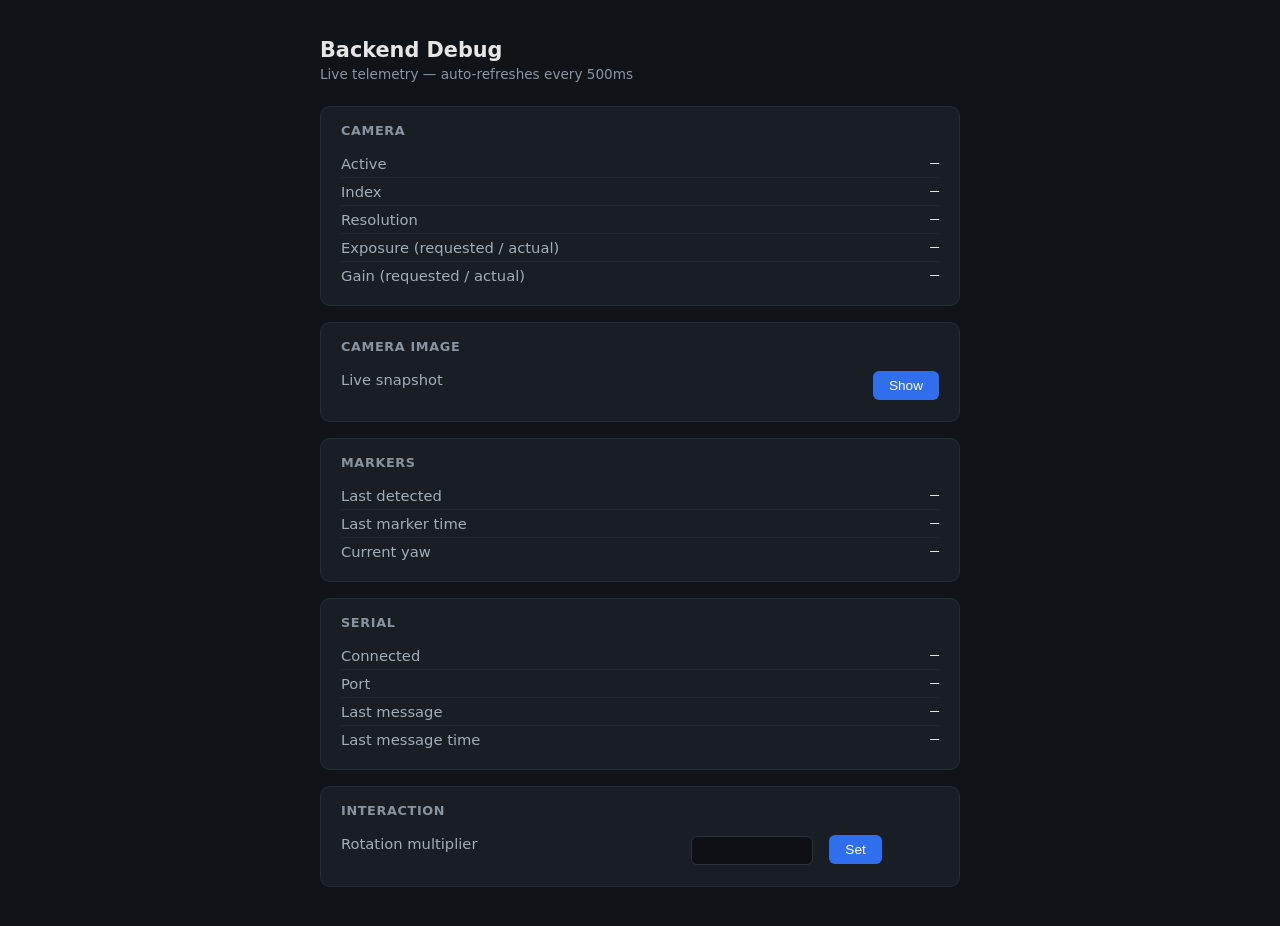
==== templates/debug.html @ 81ea0a80 "backup before wide ranging changes" ====
<!DOCTYPE html>
<html lang="en">
<head>
<meta charset="UTF-8">
<title>Backend Debug</title>
<style>
  body {
    font-family: 'Segoe UI', system-ui, sans-serif;
    background: #101418;
    color: #e6e6e6;
    padding: 24px;
    max-width: 640px;
    margin: 0 auto;
  }
  h1 { font-size: 1.3rem; margin-bottom: 4px; }
  .subtitle { color: #8a94a0; font-size: 0.85rem; margin-bottom: 24px; }
  .card {
    background: #181e24;
    border: 1px solid #262e36;
    border-radius: 10px;
    padding: 16px 20px;
    margin-bottom: 16px;
  }
  .card h2 {
    font-size: 0.8rem;
    text-transform: uppercase;
    letter-spacing: 0.05em;
    color: #8a94a0;
    margin: 0 0 12px 0;
  }
  .row {
    display: flex;
    justify-content: space-between;
    padding: 5px 0;
    border-bottom: 1px solid #1f262d;
    font-size: 0.92rem;
  }
  .row:last-child { border-bottom: none; }
  .row .label { color: #a3adb8; }
  .row .value { font-family: 'SF Mono', Consolas, monospace; }
  .status-dot {
    display: inline-block;
    width: 9px; height: 9px;
    border-radius: 50%;
    margin-right: 6px;
  }
  .status-on { background: #3ddc84; }
  .status-off { background: #e5484d; }
  input[type=number] {
    background: #0d1116;
    border: 1px solid #2a323a;
    color: #e6e6e6;
    border-radius: 6px;
    padding: 6px 10px;
    width: 100px;
    font-family: monospace;
  }
  button {
    background: #2f6fed;
    border: none;
    color: white;
    padding: 7px 16px;
    border-radius: 6px;
    cursor: pointer;
    font-size: 0.85rem;
    margin-left: 8px;
  }
  button:hover { background: #4a82f0; }
  .saved-flash { color: #3ddc84; font-size: 0.8rem; margin-left: 10px; opacity: 0; transition: opacity 0.3s; }
  #camera-snapshot-img {
    display: none;
    width: 100%;
    margin-top: 12px;
    border-radius: 6px;
    border: 1px solid #262e36;
  }
</style>
</head>
<body>

<h1>Backend Debug</h1>
<div class="subtitle">Live telemetry — auto-refreshes every 500ms</div>

<div class="card">
  <h2>Camera</h2>
  <div class="row"><span class="label">Active</span>
    <span class="value"><span id="cam-dot" class="status-dot"></span><span id="cam-active">—</span></span></div>
  <div class="row"><span class="label">Index</span><span class="value" id="cam-index">—</span></div>
  <div class="row"><span class="label">Resolution</span><span class="value" id="cam-resolution">—</span></div>
  <div class="row"><span class="label">Exposure (requested / actual)</span><span class="value" id="cam-exposure">—</span></div>
  <div class="row"><span class="label">Gain (requested / actual)</span><span class="value" id="cam-gain">—</span></div>
</div>

<div class="card">
  <h2>Camera Image</h2>
  <div class="row" style="border-bottom: none;">
    <span class="label">Live snapshot</span>
    <span class="value"><button onclick="toggleCameraImage()" id="camera-toggle-btn">Show</button></span>
  </div>
  <!-- No request to /api/camera_snapshot is made until the button above is clicked. -->
  <img id="camera-snapshot-img" alt="Latest camera frame">
</div>

<div class="card">
  <h2>Markers</h2>
  <div class="row"><span class="label">Last detected</span><span class="value" id="last-markers">—</span></div>
  <div class="row"><span class="label">Last marker time</span><span class="value" id="last-marker-time">—</span></div>
  <div class="row"><span class="label">Current yaw</span><span class="value" id="current-yaw">—</span></div>
</div>

<div class="card">
  <h2>Serial</h2>
  <div class="row"><span class="label">Connected</span>
    <span class="value"><span id="serial-dot" class="status-dot"></span><span id="serial-connected">—</span></span></div>
  <div class="row"><span class="label">Port</span><span class="value" id="serial-port">—</span></div>
  <div class="row"><span class="label">Last message</span><span class="value" id="last-serial-line">—</span></div>
  <div class="row"><span class="label">Last message time</span><span class="value" id="last-serial-time">—</span></div>
</div>

<div class="card">
  <h2>Interaction</h2>
  <div class="row">
    <span class="label">Rotation multiplier</span>
    <span class="value">
      <input type="number" id="multiplier-input" step="0.1">
      <button onclick="saveMultiplier()">Set</button>
      <span class="saved-flash" id="saved-flash">saved</span>
    </span>
  </div>
</div>

<script>
let userIsEditingMultiplier = false;
document.getElementById('multiplier-input').addEventListener('focus', () => userIsEditingMultiplier = true);
document.getElementById('multiplier-input').addEventListener('blur', () => userIsEditingMultiplier = false);

// Camera snapshot: stays untouched (no network request at all) until the
// user explicitly clicks "Show". Once shown, it rides along with the
// existing 500ms telemetry refresh loop below to stay live; clicking
// "Hide" stops the requests again.
let cameraImageVisible = false;

function toggleCameraImage() {
  cameraImageVisible = !cameraImageVisible;
  const img = document.getElementById('camera-snapshot-img');
  const btn = document.getElementById('camera-toggle-btn');
  img.style.display = cameraImageVisible ? 'block' : 'none';
  btn.textContent = cameraImageVisible ? 'Hide' : 'Show';
  if (cameraImageVisible) refreshCameraImage();
}

function refreshCameraImage() {
  // Cache-bust so the browser doesn't just show a stale cached image.
  document.getElementById('camera-snapshot-img').src = '/api/camera_snapshot?t=' + Date.now();
}

function fmtTime(epochSeconds) {
  if (epochSeconds === null || epochSeconds === undefined) return '—';
  const d = new Date(epochSeconds * 1000);
  return d.toLocaleTimeString();
}

async function refresh() {
  try {
    const res = await fetch('/api/state');
    const s = await res.json();

    document.getElementById('cam-active').textContent = s.camera_active ? 'Active' : 'Inactive';
    document.getElementById('cam-dot').className = 'status-dot ' + (s.camera_active ? 'status-on' : 'status-off');
    document.getElementById('cam-index').textContent = s.camera_index ?? '—';
    document.getElementById('cam-resolution').textContent = s.camera_resolution ? s.camera_resolution.join(' x ') : '—';
    document.getElementById('cam-exposure').textContent = `${s.camera_exposure_requested ?? '—'} / ${s.camera_exposure_actual ?? '—'}`;
    document.getElementById('cam-gain').textContent = `${s.camera_gain_requested ?? '—'} / ${s.camera_gain_actual ?? '—'}`;

    document.getElementById('last-markers').textContent = (s.last_markers && s.last_markers.length) ? s.last_markers.join(', ') : 'none';
    document.getElementById('last-marker-time').textContent = fmtTime(s.last_marker_time);
    document.getElementById('current-yaw').textContent = (s.current_yaw ?? 0).toFixed(2) + '°';

    document.getElementById('serial-connected').textContent = s.serial_connected ? 'Connected' : 'Disconnected';
    document.getElementById('serial-dot').className = 'status-dot ' + (s.serial_connected ? 'status-on' : 'status-off');
    document.getElementById('serial-port').textContent = s.serial_port ?? '—';
    document.getElementById('last-serial-line').textContent = s.last_serial_line ?? '—';
    document.getElementById('last-serial-time').textContent = fmtTime(s.last_serial_time);

    if (!userIsEditingMultiplier) {
      document.getElementById('multiplier-input').value = s.rotation_multiplier ?? 1.0;
    }

    if (cameraImageVisible) {
      refreshCameraImage();
    }

  } catch (e) {
    console.error('Failed to fetch state:', e);
  }
}

async function saveMultiplier() {
  const value = parseFloat(document.getElementById('multiplier-input').value);
  if (isNaN(value)) return;

  await fetch('/api/settings', {
    method: 'POST',
    headers: {'Content-Type': 'application/json'},
    body: JSON.stringify({rotation_multiplier: value})
  });

  const flash = document.getElementById('saved-flash');
  flash.style.opacity = 1;
  setTimeout(() => flash.style.opacity = 0, 1000);
}

refresh();
setInterval(refresh, 500);
</script>

</body>
</html>
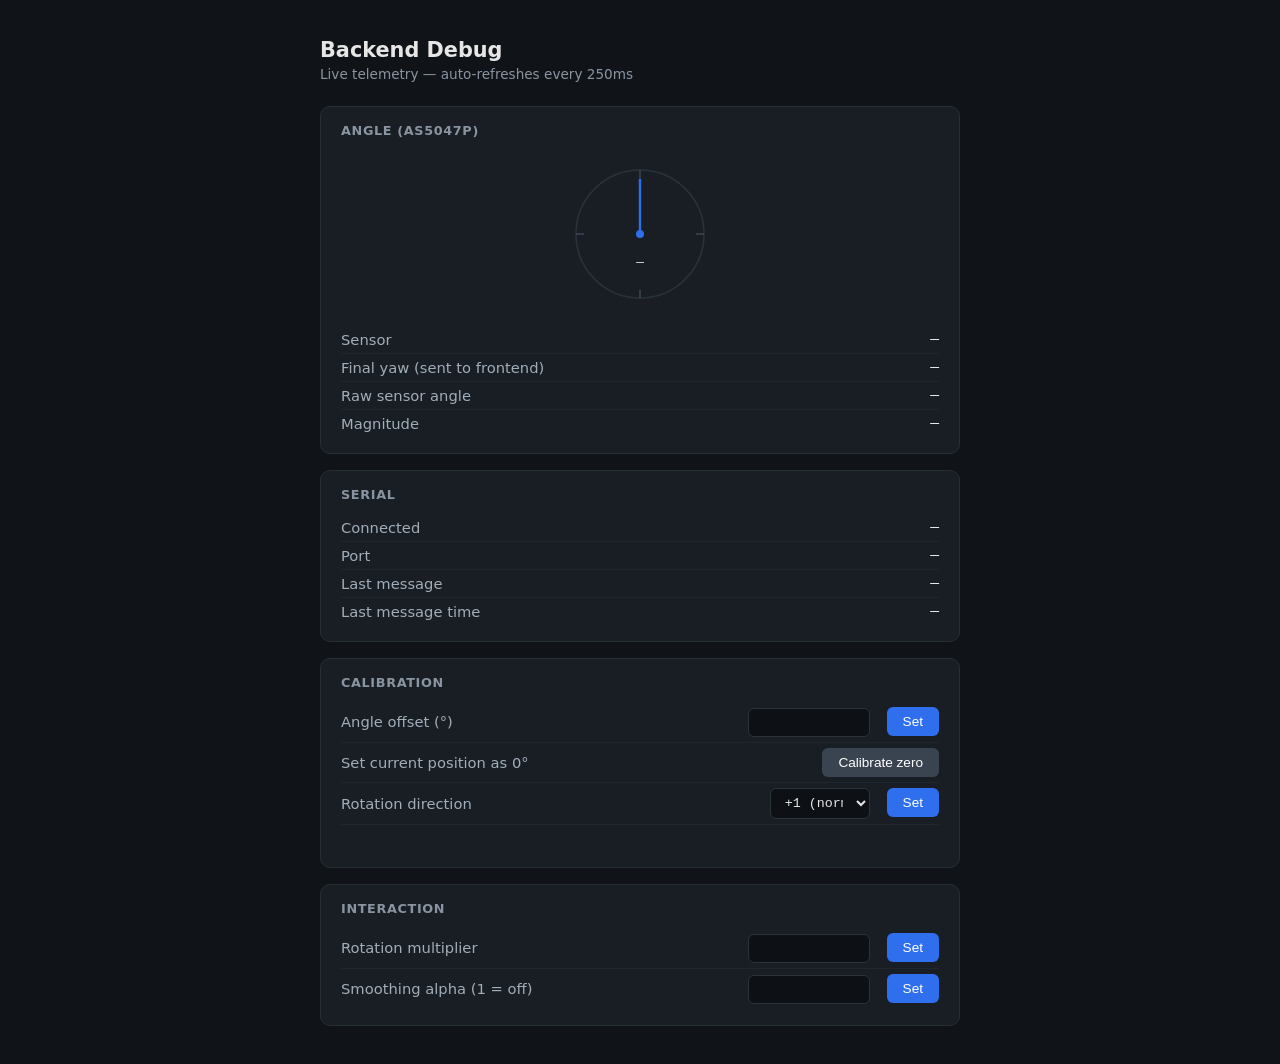
==== commit f7d7e0d1: "Ghostmode" ====
--- a/templates/debug.html
+++ b/templates/debug.html
@@ -31,6 +31,7 @@
   .row {
     display: flex;
     justify-content: space-between;
+    align-items: center;
     padding: 5px 0;
     border-bottom: 1px solid #1f262d;
     font-size: 0.92rem;
@@ -46,7 +47,7 @@
   }
   .status-on { background: #3ddc84; }
   .status-off { background: #e5484d; }
-  input[type=number] {
+  input[type=number], select {
     background: #0d1116;
     border: 1px solid #2a323a;
     color: #e6e6e6;
@@ -66,46 +67,45 @@
     margin-left: 8px;
   }
   button:hover { background: #4a82f0; }
+  button.secondary { background: #3a4450; }
+  button.secondary:hover { background: #4a5664; }
   .saved-flash { color: #3ddc84; font-size: 0.8rem; margin-left: 10px; opacity: 0; transition: opacity 0.3s; }
-  #camera-snapshot-img {
-    display: none;
-    width: 100%;
-    margin-top: 12px;
-    border-radius: 6px;
-    border: 1px solid #262e36;
-  }
+  .error-flash { color: #e5484d; font-size: 0.8rem; margin-left: 10px; }
+
+  /* Angle dial */
+  .dial-wrap { display: flex; justify-content: center; padding: 4px 0 12px; }
+  #dial { width: 160px; height: 160px; }
+  .dial-ring { fill: none; stroke: #2a323a; stroke-width: 2; }
+  .dial-tick { stroke: #3a4450; stroke-width: 2; }
+  .dial-needle { stroke: #2f6fed; stroke-width: 3; stroke-linecap: round; transition: none; }
+  .dial-hub { fill: #2f6fed; }
+  .dial-text { fill: #e6e6e6; font-family: monospace; font-size: 16px; text-anchor: middle; }
 </style>
 </head>
 <body>
 
 <h1>Backend Debug</h1>
-<div class="subtitle">Live telemetry — auto-refreshes every 500ms</div>
-
-<div class="card">
-  <h2>Camera</h2>
-  <div class="row"><span class="label">Active</span>
-    <span class="value"><span id="cam-dot" class="status-dot"></span><span id="cam-active">—</span></span></div>
-  <div class="row"><span class="label">Index</span><span class="value" id="cam-index">—</span></div>
-  <div class="row"><span class="label">Resolution</span><span class="value" id="cam-resolution">—</span></div>
-  <div class="row"><span class="label">Exposure (requested / actual)</span><span class="value" id="cam-exposure">—</span></div>
-  <div class="row"><span class="label">Gain (requested / actual)</span><span class="value" id="cam-gain">—</span></div>
-</div>
-
-<div class="card">
-  <h2>Camera Image</h2>
-  <div class="row" style="border-bottom: none;">
-    <span class="label">Live snapshot</span>
-    <span class="value"><button onclick="toggleCameraImage()" id="camera-toggle-btn">Show</button></span>
-  </div>
-  <!-- No request to /api/camera_snapshot is made until the button above is clicked. -->
-  <img id="camera-snapshot-img" alt="Latest camera frame">
-</div>
-
-<div class="card">
-  <h2>Markers</h2>
-  <div class="row"><span class="label">Last detected</span><span class="value" id="last-markers">—</span></div>
-  <div class="row"><span class="label">Last marker time</span><span class="value" id="last-marker-time">—</span></div>
-  <div class="row"><span class="label">Current yaw</span><span class="value" id="current-yaw">—</span></div>
+<div class="subtitle">Live telemetry — auto-refreshes every 250ms</div>
+
+<div class="card">
+  <h2>Angle (AS5047P)</h2>
+  <div class="dial-wrap">
+    <svg id="dial" viewBox="-100 -100 200 200">
+      <circle class="dial-ring" r="80"></circle>
+      <line class="dial-tick" x1="0" y1="-80" x2="0" y2="-70"></line>
+      <line class="dial-tick" x1="80" y1="0" x2="70" y2="0"></line>
+      <line class="dial-tick" x1="0" y1="80" x2="0" y2="70"></line>
+      <line class="dial-tick" x1="-80" y1="0" x2="-70" y2="0"></line>
+      <line id="dial-needle" class="dial-needle" x1="0" y1="0" x2="0" y2="-68"></line>
+      <circle class="dial-hub" r="5"></circle>
+      <text id="dial-text" class="dial-text" x="0" y="40">—</text>
+    </svg>
+  </div>
+  <div class="row"><span class="label">Sensor</span>
+    <span class="value"><span id="sensor-dot" class="status-dot"></span><span id="sensor-ok">—</span></span></div>
+  <div class="row"><span class="label">Final yaw (sent to frontend)</span><span class="value" id="current-yaw">—</span></div>
+  <div class="row"><span class="label">Raw sensor angle</span><span class="value" id="raw-angle">—</span></div>
+  <div class="row"><span class="label">Magnitude</span><span class="value" id="magnitude">—</span></div>
 </div>
 
 <div class="card">
@@ -118,46 +118,73 @@
 </div>
 
 <div class="card">
+  <h2>Calibration</h2>
+  <div class="row">
+    <span class="label">Angle offset (°)</span>
+    <span class="value">
+      <input type="number" id="offset-input" step="0.1">
+      <button onclick="saveSetting('angle_offset', 'offset-input', parseFloat)">Set</button>
+    </span>
+  </div>
+  <div class="row">
+    <span class="label">Set current position as 0°</span>
+    <span class="value"><button class="secondary" onclick="calibrateZero()">Calibrate zero</button></span>
+  </div>
+  <div class="row">
+    <span class="label">Rotation direction</span>
+    <span class="value">
+      <select id="direction-input">
+        <option value="1">+1 (normal)</option>
+        <option value="-1">-1 (reversed)</option>
+      </select>
+      <button onclick="saveSetting('rotation_direction', 'direction-input', v => parseInt(v, 10))">Set</button>
+    </span>
+  </div>
+  <div class="row" style="border-bottom: none;">
+    <span class="value" id="flash-area"><span class="saved-flash" id="saved-flash">saved</span><span class="error-flash" id="error-flash"></span></span>
+  </div>
+</div>
+
+<div class="card">
   <h2>Interaction</h2>
   <div class="row">
     <span class="label">Rotation multiplier</span>
     <span class="value">
       <input type="number" id="multiplier-input" step="0.1">
-      <button onclick="saveMultiplier()">Set</button>
-      <span class="saved-flash" id="saved-flash">saved</span>
+      <button onclick="saveSetting('rotation_multiplier', 'multiplier-input', parseFloat)">Set</button>
+    </span>
+  </div>
+  <div class="row">
+    <span class="label">Smoothing alpha (1 = off)</span>
+    <span class="value">
+      <input type="number" id="alpha-input" step="0.05" min="0.01" max="1">
+      <button onclick="saveSetting('angle_filter_alpha', 'alpha-input', parseFloat)">Set</button>
     </span>
   </div>
 </div>
 
 <script>
-let userIsEditingMultiplier = false;
-document.getElementById('multiplier-input').addEventListener('focus', () => userIsEditingMultiplier = true);
-document.getElementById('multiplier-input').addEventListener('blur', () => userIsEditingMultiplier = false);
-
-// Camera snapshot: stays untouched (no network request at all) until the
-// user explicitly clicks "Show". Once shown, it rides along with the
-// existing 500ms telemetry refresh loop below to stay live; clicking
-// "Hide" stops the requests again.
-let cameraImageVisible = false;
-
-function toggleCameraImage() {
-  cameraImageVisible = !cameraImageVisible;
-  const img = document.getElementById('camera-snapshot-img');
-  const btn = document.getElementById('camera-toggle-btn');
-  img.style.display = cameraImageVisible ? 'block' : 'none';
-  btn.textContent = cameraImageVisible ? 'Hide' : 'Show';
-  if (cameraImageVisible) refreshCameraImage();
-}
-
-function refreshCameraImage() {
-  // Cache-bust so the browser doesn't just show a stale cached image.
-  document.getElementById('camera-snapshot-img').src = '/api/camera_snapshot?t=' + Date.now();
+// Inputs the user is currently editing must not be overwritten by the refresh loop.
+const editing = {};
+for (const id of ['offset-input', 'direction-input', 'multiplier-input', 'alpha-input']) {
+  const el = document.getElementById(id);
+  el.addEventListener('focus', () => editing[id] = true);
+  el.addEventListener('blur', () => editing[id] = false);
 }
 
 function fmtTime(epochSeconds) {
   if (epochSeconds === null || epochSeconds === undefined) return '—';
-  const d = new Date(epochSeconds * 1000);
-  return d.toLocaleTimeString();
+  return new Date(epochSeconds * 1000).toLocaleTimeString();
+}
+
+function fmtDeg(v, digits = 2) {
+  return (v === null || v === undefined) ? '—' : v.toFixed(digits) + '°';
+}
+
+function syncInput(id, value) {
+  if (!editing[id] && value !== null && value !== undefined) {
+    document.getElementById(id).value = value;
+  }
 }
 
 async function refresh() {
@@ -165,53 +192,72 @@
     const res = await fetch('/api/state');
     const s = await res.json();
 
-    document.getElementById('cam-active').textContent = s.camera_active ? 'Active' : 'Inactive';
-    document.getElementById('cam-dot').className = 'status-dot ' + (s.camera_active ? 'status-on' : 'status-off');
-    document.getElementById('cam-index').textContent = s.camera_index ?? '—';
-    document.getElementById('cam-resolution').textContent = s.camera_resolution ? s.camera_resolution.join(' x ') : '—';
-    document.getElementById('cam-exposure').textContent = `${s.camera_exposure_requested ?? '—'} / ${s.camera_exposure_actual ?? '—'}`;
-    document.getElementById('cam-gain').textContent = `${s.camera_gain_requested ?? '—'} / ${s.camera_gain_actual ?? '—'}`;
-
-    document.getElementById('last-markers').textContent = (s.last_markers && s.last_markers.length) ? s.last_markers.join(', ') : 'none';
-    document.getElementById('last-marker-time').textContent = fmtTime(s.last_marker_time);
-    document.getElementById('current-yaw').textContent = (s.current_yaw ?? 0).toFixed(2) + '°';
-
+    // Angle
+    const yaw = s.current_yaw ?? 0;
+    document.getElementById('current-yaw').textContent = fmtDeg(yaw);
+    document.getElementById('raw-angle').textContent = fmtDeg(s.raw_angle, 3);
+    document.getElementById('magnitude').textContent = s.magnitude ?? '—';
+    document.getElementById('sensor-ok').textContent = s.sensor_ok ? 'OK' : 'No data';
+    document.getElementById('sensor-dot').className = 'status-dot ' + (s.sensor_ok ? 'status-on' : 'status-off');
+    document.getElementById('dial-needle').setAttribute('transform', `rotate(${yaw})`);
+    document.getElementById('dial-text').textContent = yaw.toFixed(1) + '°';
+
+    // Serial
     document.getElementById('serial-connected').textContent = s.serial_connected ? 'Connected' : 'Disconnected';
     document.getElementById('serial-dot').className = 'status-dot ' + (s.serial_connected ? 'status-on' : 'status-off');
     document.getElementById('serial-port').textContent = s.serial_port ?? '—';
     document.getElementById('last-serial-line').textContent = s.last_serial_line ?? '—';
     document.getElementById('last-serial-time').textContent = fmtTime(s.last_serial_time);
 
-    if (!userIsEditingMultiplier) {
-      document.getElementById('multiplier-input').value = s.rotation_multiplier ?? 1.0;
-    }
-
-    if (cameraImageVisible) {
-      refreshCameraImage();
-    }
-
+    // Settings
+    syncInput('offset-input', s.angle_offset !== undefined ? Number(s.angle_offset).toFixed(2) : null);
+    syncInput('direction-input', s.rotation_direction);
+    syncInput('multiplier-input', s.rotation_multiplier);
+    syncInput('alpha-input', s.angle_filter_alpha);
   } catch (e) {
     console.error('Failed to fetch state:', e);
   }
 }
 
-async function saveMultiplier() {
-  const value = parseFloat(document.getElementById('multiplier-input').value);
-  if (isNaN(value)) return;
-
-  await fetch('/api/settings', {
+function flash(ok, message) {
+  const saved = document.getElementById('saved-flash');
+  const err = document.getElementById('error-flash');
+  if (ok) {
+    err.textContent = '';
+    saved.style.opacity = 1;
+    setTimeout(() => saved.style.opacity = 0, 1000);
+  } else {
+    err.textContent = message || 'error';
+    setTimeout(() => err.textContent = '', 3000);
+  }
+}
+
+async function postSettings(payload) {
+  const res = await fetch('/api/settings', {
     method: 'POST',
     headers: {'Content-Type': 'application/json'},
-    body: JSON.stringify({rotation_multiplier: value})
+    body: JSON.stringify(payload)
   });
-
-  const flash = document.getElementById('saved-flash');
-  flash.style.opacity = 1;
-  setTimeout(() => flash.style.opacity = 0, 1000);
+  const body = await res.json().catch(() => ({}));
+  flash(res.ok, body.error);
+  return res.ok;
+}
+
+async function saveSetting(key, inputId, parse) {
+  const value = parse(document.getElementById(inputId).value);
+  if (typeof value === 'number' && isNaN(value)) return;
+  editing[inputId] = false;
+  await postSettings({[key]: value});
+  refresh();
+}
+
+async function calibrateZero() {
+  await postSettings({calibrate_zero: true});
+  refresh();
 }
 
 refresh();
-setInterval(refresh, 500);
+setInterval(refresh, 250);
 </script>
 
 </body>
